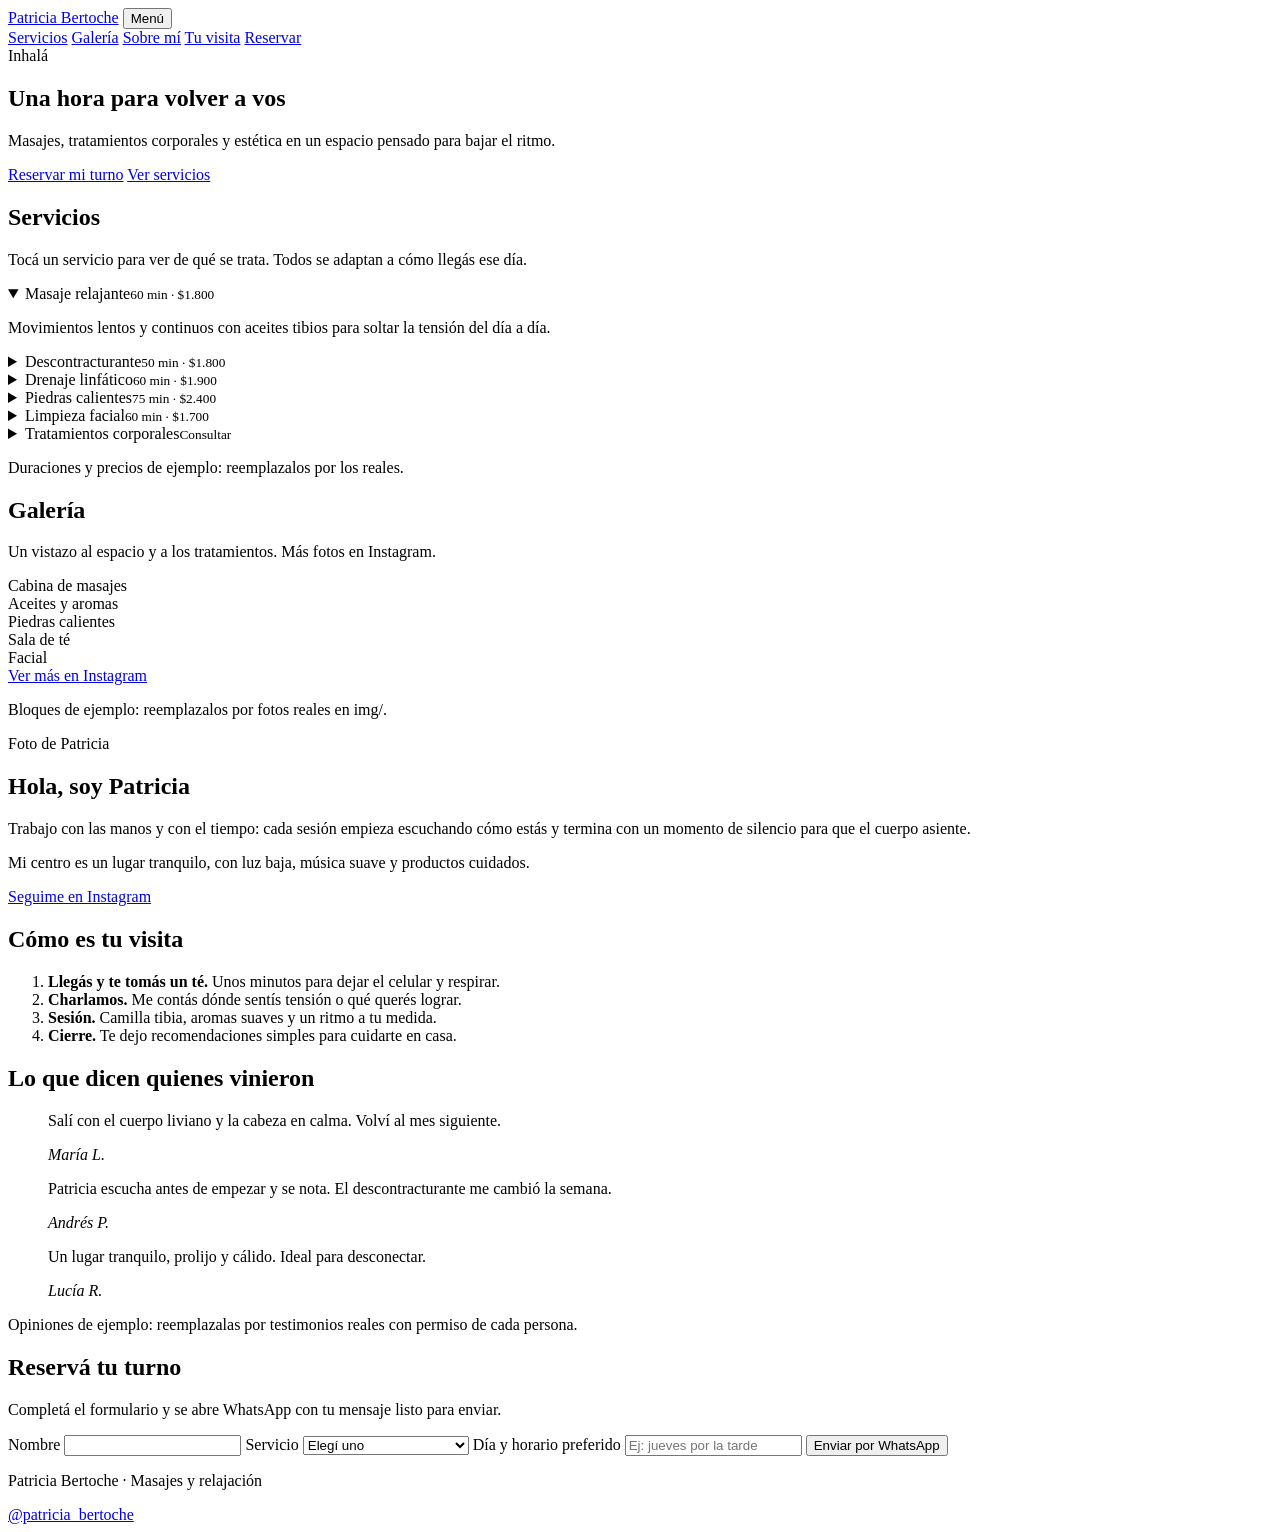
==== index.html @ f79dedef "Add files via upload" ====
<!DOCTYPE html>
<html lang="es">
<head>
<meta charset="UTF-8">
<meta name="viewport" content="width=device-width, initial-scale=1">
<title>Patricia Bertoche | Masajes y relajación</title>
<meta name="description" content="Centro estético de masajes y relajación. Reservá tu momento de calma.">
<link rel="preconnect" href="https://fonts.googleapis.com">
<link rel="preconnect" href="https://fonts.gstatic.com" crossorigin>
<link href="https://fonts.googleapis.com/css2?family=Marcellus&family=Figtree:wght@400;500;600&display=swap" rel="stylesheet">
<link rel="stylesheet" href="css/estilos.css">
</head>
<body>

<header class="cabecera">
  <a href="#inicio" class="marca">Patricia Bertoche</a>
  <button class="menu-boton" aria-label="Abrir menú" aria-expanded="false">Menú</button>
  <nav class="menu" id="menu">
    <a href="#servicios">Servicios</a>
    <a href="#galeria">Galería</a>
    <a href="#sobre-mi">Sobre mí</a>
    <a href="#cuidados">Tu visita</a>
    <a href="#contacto" class="boton-mini">Reservar</a>
  </nav>
</header>

<main>
  <section class="hero" id="inicio">
    <div class="respiro" aria-hidden="true"><span id="respiro-texto">Inhalá</span></div>
    <div class="hero-texto">
      <h1>Una hora para volver a vos</h1>
      <p>Masajes, tratamientos corporales y estética en un espacio pensado para bajar el ritmo.</p>
      <div class="acciones">
        <a href="#contacto" class="boton">Reservar mi turno</a>
        <a href="#servicios" class="enlace">Ver servicios</a>
      </div>
    </div>
  </section>

  <section class="seccion" id="servicios">
    <h2>Servicios</h2>
    <p class="intro">Tocá un servicio para ver de qué se trata. Todos se adaptan a cómo llegás ese día.</p>
    <div class="servicios">
      <details name="servicio" open>
        <summary><span>Masaje relajante</span><small>60 min · $1.800</small></summary>
        <p>Movimientos lentos y continuos con aceites tibios para soltar la tensión del día a día.</p>
      </details>
      <details name="servicio">
        <summary><span>Descontracturante</span><small>50 min · $1.800</small></summary>
        <p>Trabajo profundo en cuello, espalda y hombros, para zonas cargadas por postura o estrés.</p>
      </details>
      <details name="servicio">
        <summary><span>Drenaje linfático</span><small>60 min · $1.900</small></summary>
        <p>Técnica suave que ayuda a reducir la retención de líquidos y la sensación de pesadez.</p>
      </details>
      <details name="servicio">
        <summary><span>Piedras calientes</span><small>75 min · $2.400</small></summary>
        <p>Calor mineral sobre puntos clave del cuerpo para una relajación muscular más profunda.</p>
      </details>
      <details name="servicio">
        <summary><span>Limpieza facial</span><small>60 min · $1.700</small></summary>
        <p>Limpieza, exfoliación e hidratación según tu tipo de piel, con masaje facial incluido.</p>
      </details>
      <details name="servicio">
        <summary><span>Tratamientos corporales</span><small>Consultar</small></summary>
        <p>Exfoliaciones e hidratación corporal para renovar la piel. Escribinos y armamos el plan.</p>
      </details>
    </div>
    <p class="nota">Duraciones y precios de ejemplo: reemplazalos por los reales.</p>
  </section>

  <section class="seccion" id="galeria">
    <h2>Galería</h2>
    <p class="intro">Un vistazo al espacio y a los tratamientos. Más fotos en Instagram.</p>
    <div class="galeria">
      <div class="foto f1"><span>Cabina de masajes</span></div>
      <div class="foto f2"><span>Aceites y aromas</span></div>
      <div class="foto f3"><span>Piedras calientes</span></div>
      <div class="foto f4"><span>Sala de té</span></div>
      <div class="foto f5"><span>Facial</span></div>
    </div>
    <a class="boton" href="https://www.instagram.com/patricia_bertoche/" target="_blank" rel="noopener">Ver más en Instagram</a>
    <p class="nota">Bloques de ejemplo: reemplazalos por fotos reales en img/.</p>
  </section>

  <section class="seccion oscura" id="sobre-mi">
    <div class="dos-col">
      <div class="retrato" role="img" aria-label="Espacio para foto de Patricia"><span>Foto de Patricia</span></div>
      <div>
        <h2>Hola, soy Patricia</h2>
        <p>Trabajo con las manos y con el tiempo: cada sesión empieza escuchando cómo estás y termina con un momento de silencio para que el cuerpo asiente.</p>
        <p>Mi centro es un lugar tranquilo, con luz baja, música suave y productos cuidados.</p>
        <a class="boton claro" href="https://www.instagram.com/patricia_bertoche/" target="_blank" rel="noopener">Seguime en Instagram</a>
      </div>
    </div>
  </section>

  <section class="seccion" id="cuidados">
    <h2>Cómo es tu visita</h2>
    <ol class="pasos">
      <li><strong>Llegás y te tomás un té.</strong> Unos minutos para dejar el celular y respirar.</li>
      <li><strong>Charlamos.</strong> Me contás dónde sentís tensión o qué querés lograr.</li>
      <li><strong>Sesión.</strong> Camilla tibia, aromas suaves y un ritmo a tu medida.</li>
      <li><strong>Cierre.</strong> Te dejo recomendaciones simples para cuidarte en casa.</li>
    </ol>
  </section>

  <section class="seccion" id="opiniones">
    <h2>Lo que dicen quienes vinieron</h2>
    <div class="opiniones">
      <blockquote><p>Salí con el cuerpo liviano y la cabeza en calma. Volví al mes siguiente.</p><cite>María L.</cite></blockquote>
      <blockquote><p>Patricia escucha antes de empezar y se nota. El descontracturante me cambió la semana.</p><cite>Andrés P.</cite></blockquote>
      <blockquote><p>Un lugar tranquilo, prolijo y cálido. Ideal para desconectar.</p><cite>Lucía R.</cite></blockquote>
    </div>
    <p class="nota">Opiniones de ejemplo: reemplazalas por testimonios reales con permiso de cada persona.</p>
  </section>

  <section class="seccion" id="contacto">
    <h2>Reservá tu turno</h2>
    <p class="intro">Completá el formulario y se abre WhatsApp con tu mensaje listo para enviar.</p>
    <form id="formulario" class="formulario" novalidate>
      <label>Nombre
        <input type="text" name="nombre" autocomplete="name" required>
      </label>
      <label>Servicio
        <select name="servicio" required>
          <option value="">Elegí uno</option>
          <option>Masaje relajante</option>
          <option>Descontracturante</option>
          <option>Drenaje linfático</option>
          <option>Piedras calientes</option>
          <option>Limpieza facial</option>
          <option>Tratamientos corporales</option>
        </select>
      </label>
      <label>Día y horario preferido
        <input type="text" name="horario" placeholder="Ej: jueves por la tarde">
      </label>
      <p class="error" id="error" role="alert" hidden>Completá tu nombre y elegí un servicio para continuar.</p>
      <button type="submit" class="boton">Enviar por WhatsApp</button>
    </form>
  </section>
</main>

<footer class="pie">
  <p>Patricia Bertoche · Masajes y relajación</p>
  <a href="https://www.instagram.com/patricia_bertoche/" target="_blank" rel="noopener">@patricia_bertoche</a>
</footer>

<script src="js/principal.js"></script>
</body>
</html>
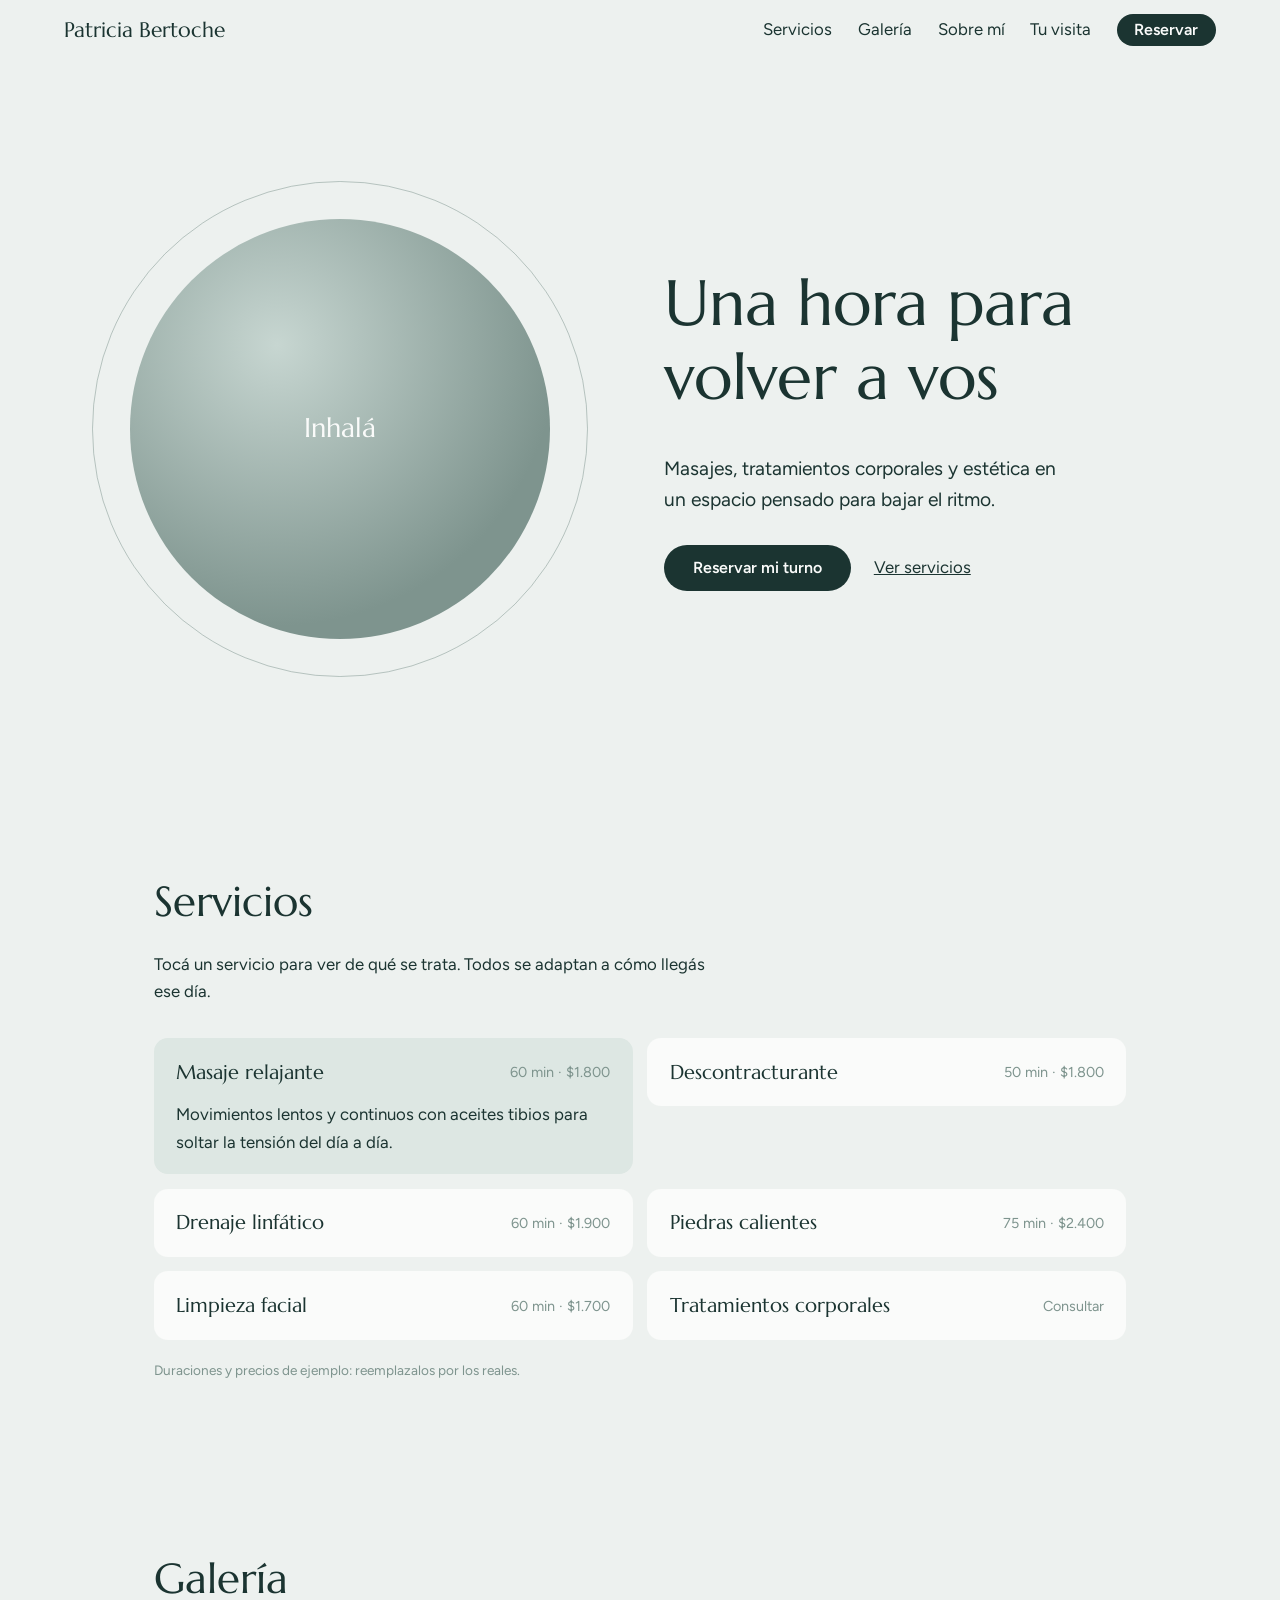
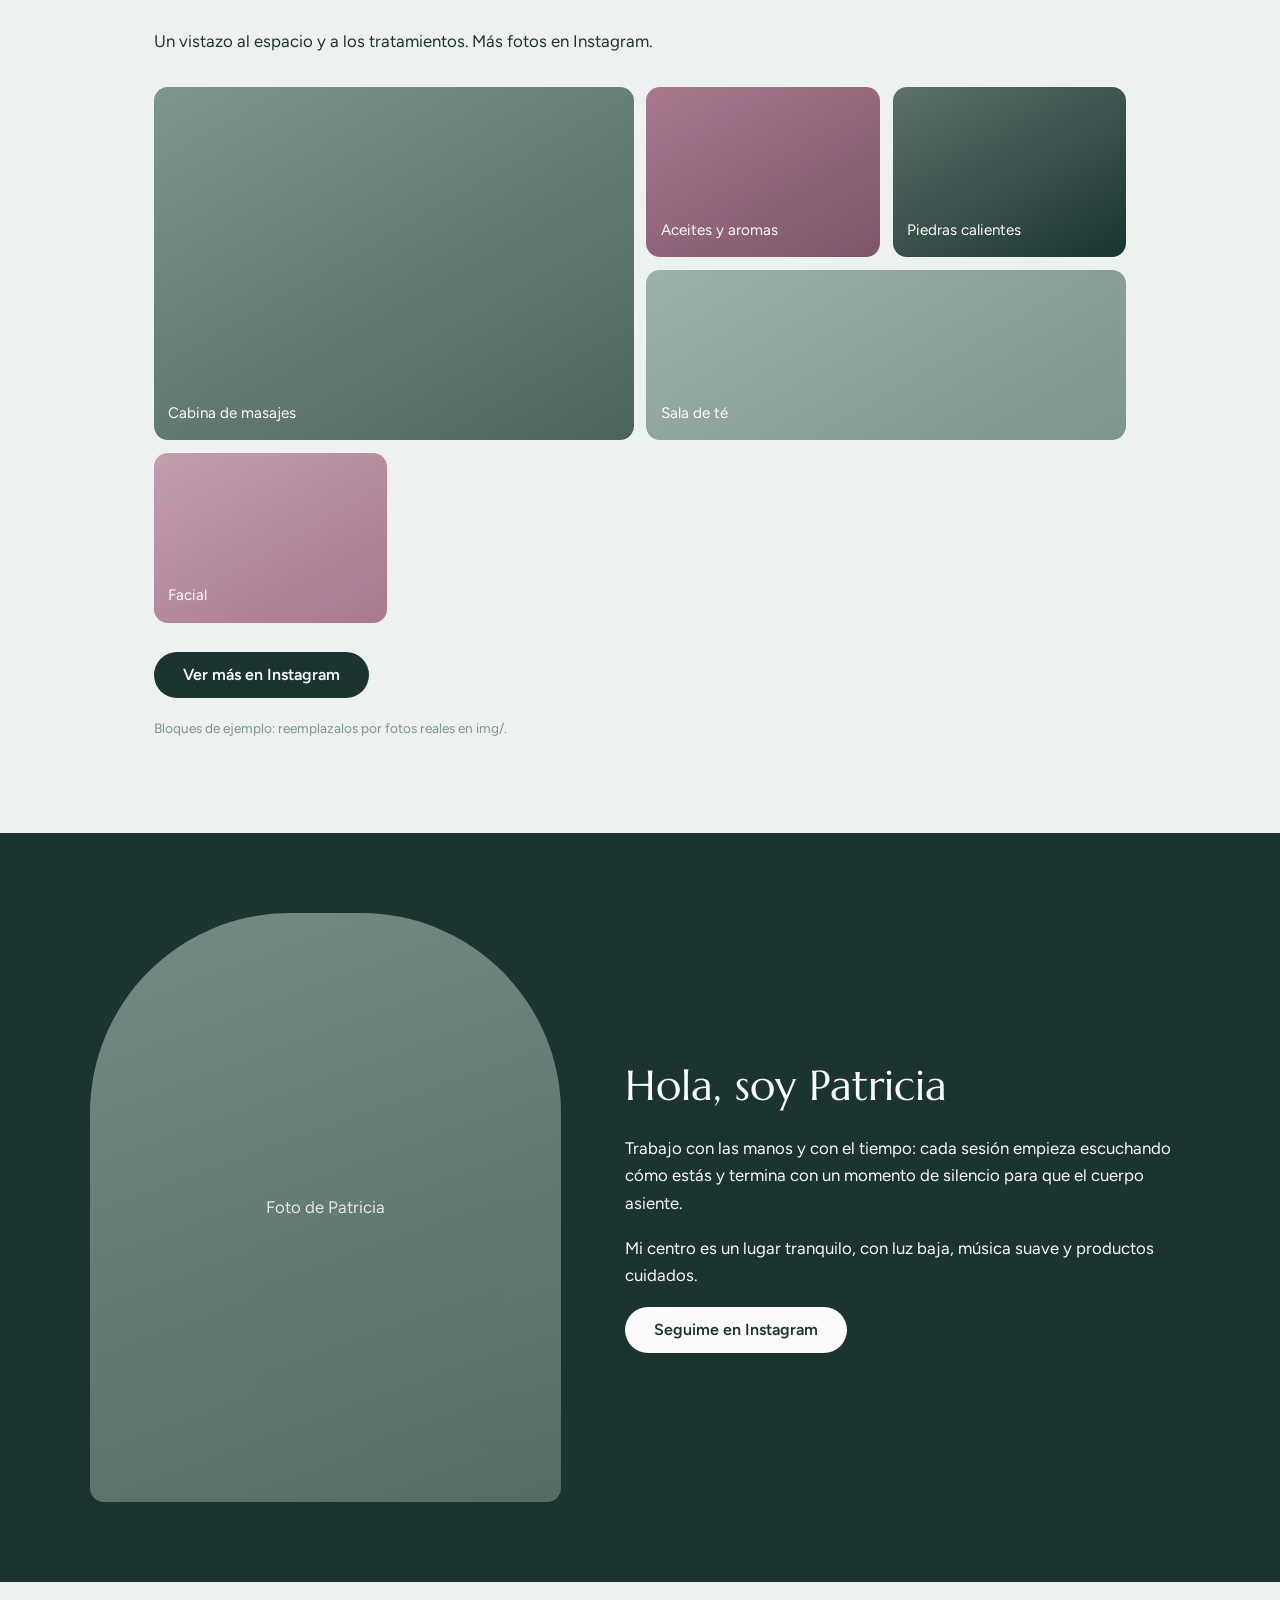
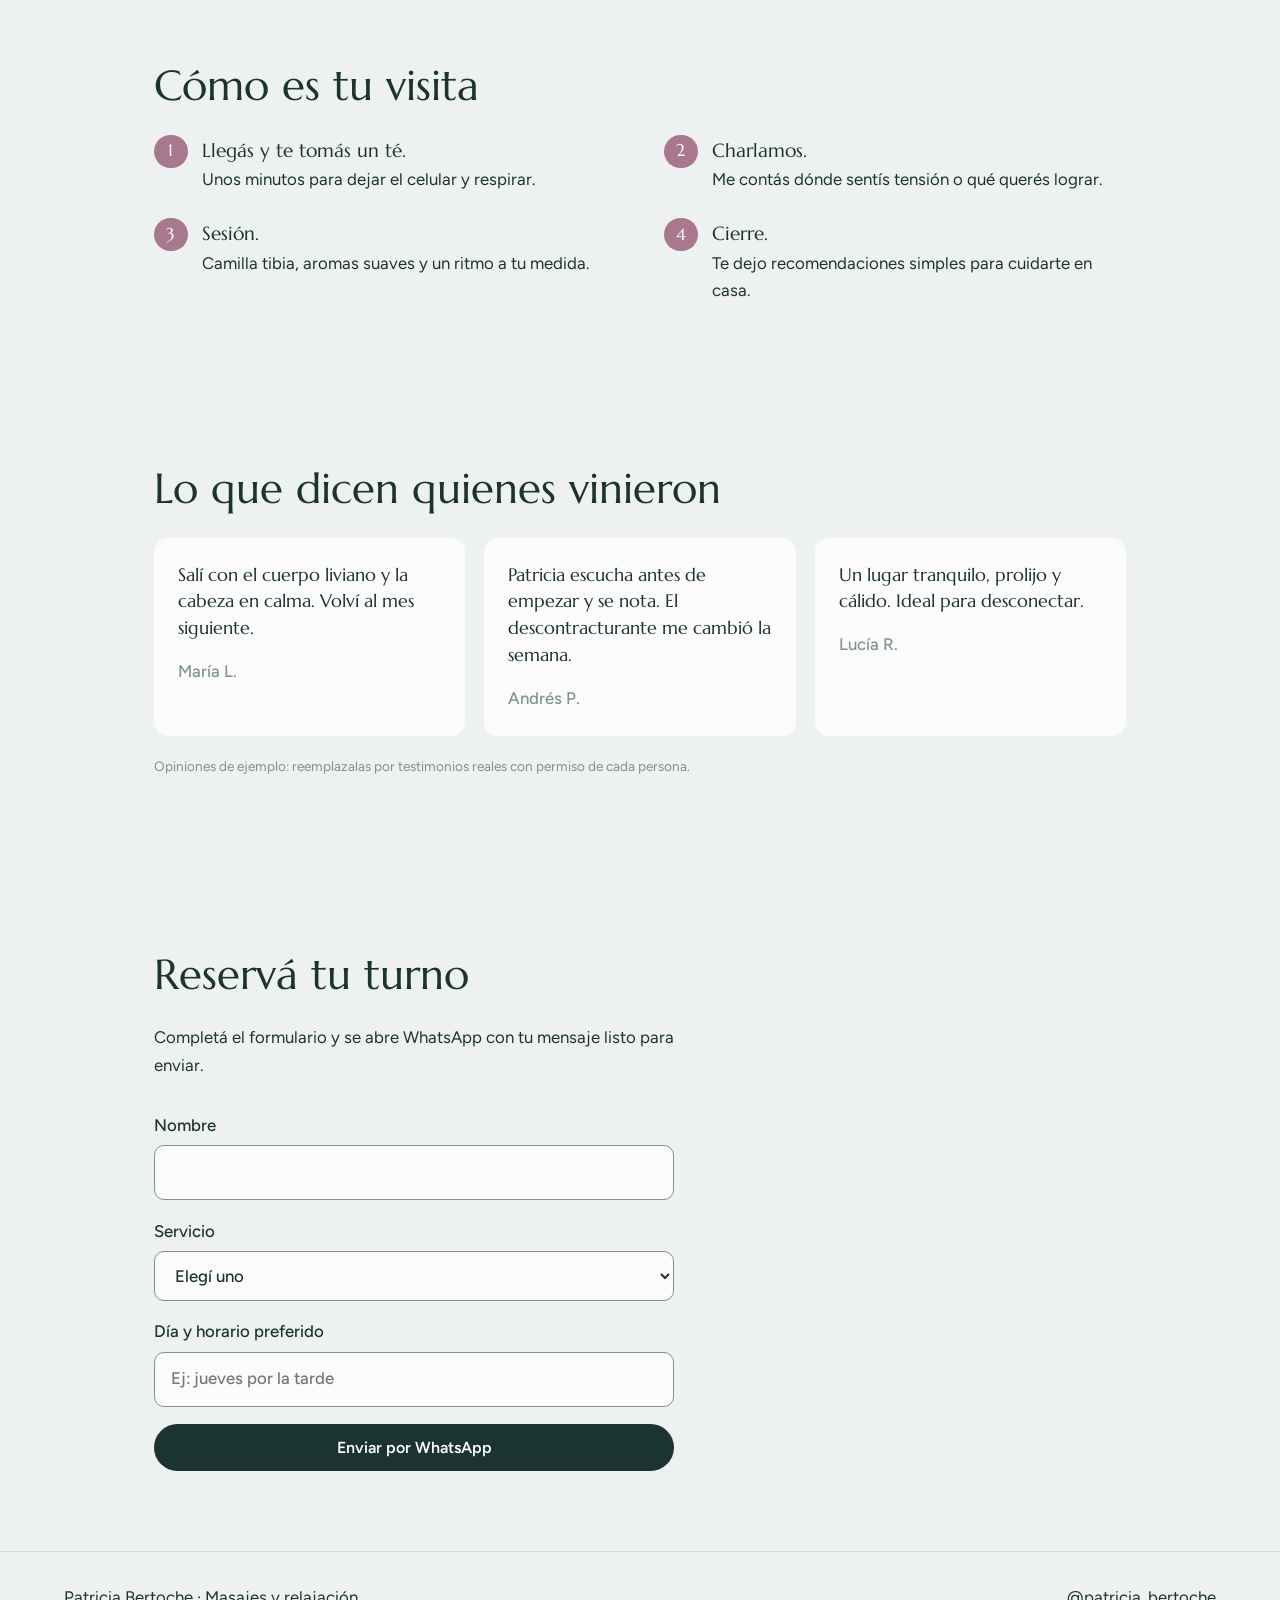
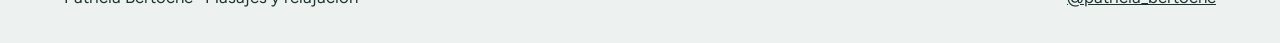
==== commit c24dc5e9: "45678" ====
--- a/index.html
+++ b/index.html
@@ -3,7 +3,7 @@
 <head>
 <meta charset="UTF-8">
 <meta name="viewport" content="width=device-width, initial-scale=1">
-<title>Patricia Bertoche | Masajes y relajación</title>
+<title>Masajes y relajación</title>
 <meta name="description" content="Centro estético de masajes y relajación. Reservá tu momento de calma.">
 <link rel="preconnect" href="https://fonts.googleapis.com">
 <link rel="preconnect" href="https://fonts.gstatic.com" crossorigin>
@@ -13,7 +13,7 @@
 <body>
 
 <header class="cabecera">
-  <a href="#inicio" class="marca">Patricia Bertoche</a>
+  <a href="#inicio" class="marca" data-texto="negocio.nombre"></a>
   <button class="menu-boton" aria-label="Abrir menú" aria-expanded="false">Menú</button>
   <nav class="menu" id="menu">
     <a href="#servicios">Servicios</a>
@@ -26,127 +26,79 @@
 
 <main>
   <section class="hero" id="inicio">
-    <div class="respiro" aria-hidden="true"><span id="respiro-texto">Inhalá</span></div>
+    <div class="respiro" aria-hidden="true"><span id="respiro-texto"></span></div>
     <div class="hero-texto">
-      <h1>Una hora para volver a vos</h1>
-      <p>Masajes, tratamientos corporales y estética en un espacio pensado para bajar el ritmo.</p>
+      <h1 data-texto="inicio.titulo"></h1>
+      <p data-texto="inicio.texto"></p>
       <div class="acciones">
-        <a href="#contacto" class="boton">Reservar mi turno</a>
-        <a href="#servicios" class="enlace">Ver servicios</a>
+        <a href="#contacto" class="boton" data-texto="inicio.botonReserva"></a>
+        <a href="#servicios" class="enlace" data-texto="inicio.botonServicios"></a>
       </div>
     </div>
   </section>
 
   <section class="seccion" id="servicios">
-    <h2>Servicios</h2>
-    <p class="intro">Tocá un servicio para ver de qué se trata. Todos se adaptan a cómo llegás ese día.</p>
-    <div class="servicios">
-      <details name="servicio" open>
-        <summary><span>Masaje relajante</span><small>60 min · $1.800</small></summary>
-        <p>Movimientos lentos y continuos con aceites tibios para soltar la tensión del día a día.</p>
-      </details>
-      <details name="servicio">
-        <summary><span>Descontracturante</span><small>50 min · $1.800</small></summary>
-        <p>Trabajo profundo en cuello, espalda y hombros, para zonas cargadas por postura o estrés.</p>
-      </details>
-      <details name="servicio">
-        <summary><span>Drenaje linfático</span><small>60 min · $1.900</small></summary>
-        <p>Técnica suave que ayuda a reducir la retención de líquidos y la sensación de pesadez.</p>
-      </details>
-      <details name="servicio">
-        <summary><span>Piedras calientes</span><small>75 min · $2.400</small></summary>
-        <p>Calor mineral sobre puntos clave del cuerpo para una relajación muscular más profunda.</p>
-      </details>
-      <details name="servicio">
-        <summary><span>Limpieza facial</span><small>60 min · $1.700</small></summary>
-        <p>Limpieza, exfoliación e hidratación según tu tipo de piel, con masaje facial incluido.</p>
-      </details>
-      <details name="servicio">
-        <summary><span>Tratamientos corporales</span><small>Consultar</small></summary>
-        <p>Exfoliaciones e hidratación corporal para renovar la piel. Escribinos y armamos el plan.</p>
-      </details>
-    </div>
-    <p class="nota">Duraciones y precios de ejemplo: reemplazalos por los reales.</p>
+    <h2 data-texto="servicios.titulo"></h2>
+    <p class="intro" data-texto="servicios.intro"></p>
+    <div class="servicios" id="lista-servicios"></div>
+    <p class="nota" data-texto="servicios.nota"></p>
   </section>
 
   <section class="seccion" id="galeria">
-    <h2>Galería</h2>
-    <p class="intro">Un vistazo al espacio y a los tratamientos. Más fotos en Instagram.</p>
-    <div class="galeria">
-      <div class="foto f1"><span>Cabina de masajes</span></div>
-      <div class="foto f2"><span>Aceites y aromas</span></div>
-      <div class="foto f3"><span>Piedras calientes</span></div>
-      <div class="foto f4"><span>Sala de té</span></div>
-      <div class="foto f5"><span>Facial</span></div>
-    </div>
-    <a class="boton" href="https://www.instagram.com/patricia_bertoche/" target="_blank" rel="noopener">Ver más en Instagram</a>
-    <p class="nota">Bloques de ejemplo: reemplazalos por fotos reales en img/.</p>
+    <h2 data-texto="galeria.titulo"></h2>
+    <p class="intro" data-texto="galeria.intro"></p>
+    <div class="galeria" id="lista-galeria"></div>
+    <a class="boton" target="_blank" rel="noopener" data-enlace="contacto.instagram" data-texto="galeria.boton"></a>
+    <p class="nota" data-texto="galeria.nota"></p>
   </section>
 
   <section class="seccion oscura" id="sobre-mi">
     <div class="dos-col">
-      <div class="retrato" role="img" aria-label="Espacio para foto de Patricia"><span>Foto de Patricia</span></div>
+      <div class="retrato" role="img"><span data-texto="sobreMi.textoFoto"></span></div>
       <div>
-        <h2>Hola, soy Patricia</h2>
-        <p>Trabajo con las manos y con el tiempo: cada sesión empieza escuchando cómo estás y termina con un momento de silencio para que el cuerpo asiente.</p>
-        <p>Mi centro es un lugar tranquilo, con luz baja, música suave y productos cuidados.</p>
-        <a class="boton claro" href="https://www.instagram.com/patricia_bertoche/" target="_blank" rel="noopener">Seguime en Instagram</a>
+        <h2 data-texto="sobreMi.titulo"></h2>
+        <div id="parrafos-sobre-mi"></div>
+        <a class="boton claro" target="_blank" rel="noopener" data-enlace="contacto.instagram" data-texto="sobreMi.botonInstagram"></a>
       </div>
     </div>
   </section>
 
   <section class="seccion" id="cuidados">
-    <h2>Cómo es tu visita</h2>
-    <ol class="pasos">
-      <li><strong>Llegás y te tomás un té.</strong> Unos minutos para dejar el celular y respirar.</li>
-      <li><strong>Charlamos.</strong> Me contás dónde sentís tensión o qué querés lograr.</li>
-      <li><strong>Sesión.</strong> Camilla tibia, aromas suaves y un ritmo a tu medida.</li>
-      <li><strong>Cierre.</strong> Te dejo recomendaciones simples para cuidarte en casa.</li>
-    </ol>
+    <h2 data-texto="visita.titulo"></h2>
+    <ol class="pasos" id="lista-pasos"></ol>
   </section>
 
   <section class="seccion" id="opiniones">
-    <h2>Lo que dicen quienes vinieron</h2>
-    <div class="opiniones">
-      <blockquote><p>Salí con el cuerpo liviano y la cabeza en calma. Volví al mes siguiente.</p><cite>María L.</cite></blockquote>
-      <blockquote><p>Patricia escucha antes de empezar y se nota. El descontracturante me cambió la semana.</p><cite>Andrés P.</cite></blockquote>
-      <blockquote><p>Un lugar tranquilo, prolijo y cálido. Ideal para desconectar.</p><cite>Lucía R.</cite></blockquote>
-    </div>
-    <p class="nota">Opiniones de ejemplo: reemplazalas por testimonios reales con permiso de cada persona.</p>
+    <h2 data-texto="opiniones.titulo"></h2>
+    <div class="opiniones" id="lista-opiniones"></div>
+    <p class="nota" data-texto="opiniones.nota"></p>
   </section>
 
   <section class="seccion" id="contacto">
-    <h2>Reservá tu turno</h2>
-    <p class="intro">Completá el formulario y se abre WhatsApp con tu mensaje listo para enviar.</p>
+    <h2 data-texto="reserva.titulo"></h2>
+    <p class="intro" data-texto="reserva.intro"></p>
     <form id="formulario" class="formulario" novalidate>
-      <label>Nombre
+      <label><span data-texto="reserva.etiquetaNombre"></span>
         <input type="text" name="nombre" autocomplete="name" required>
       </label>
-      <label>Servicio
-        <select name="servicio" required>
-          <option value="">Elegí uno</option>
-          <option>Masaje relajante</option>
-          <option>Descontracturante</option>
-          <option>Drenaje linfático</option>
-          <option>Piedras calientes</option>
-          <option>Limpieza facial</option>
-          <option>Tratamientos corporales</option>
-        </select>
+      <label><span data-texto="reserva.etiquetaServicio"></span>
+        <select name="servicio" id="campo-servicio" required></select>
       </label>
-      <label>Día y horario preferido
-        <input type="text" name="horario" placeholder="Ej: jueves por la tarde">
+      <label><span data-texto="reserva.etiquetaHorario"></span>
+        <input type="text" name="horario" id="campo-horario">
       </label>
-      <p class="error" id="error" role="alert" hidden>Completá tu nombre y elegí un servicio para continuar.</p>
-      <button type="submit" class="boton">Enviar por WhatsApp</button>
+      <p class="error" id="error" role="alert" hidden></p>
+      <button type="submit" class="boton" data-texto="reserva.boton"></button>
     </form>
   </section>
 </main>
 
 <footer class="pie">
-  <p>Patricia Bertoche · Masajes y relajación</p>
-  <a href="https://www.instagram.com/patricia_bertoche/" target="_blank" rel="noopener">@patricia_bertoche</a>
+  <p data-texto="negocio.pie"></p>
+  <a target="_blank" rel="noopener" data-enlace="contacto.instagram" data-texto="contacto.usuarioInstagram"></a>
 </footer>
 
+<script src="js/configuracion.js"></script>
 <script src="js/principal.js"></script>
 </body>
 </html>
--- a/css/estilos.css
+++ b/css/estilos.css
@@ -0,0 +1,115 @@
+:root{
+  --niebla:#EDF1EF;
+  --pizarra:#1B3431;
+  --salvia:#7E948E;
+  --malva:#A9788F;
+  --blanco:#FAFBFA;
+  --radio:14px;
+  --titulo:"Marcellus",Georgia,serif;
+  --texto:"Figtree",system-ui,sans-serif;
+}
+:root{box-sizing:border-box;padding-top:env(safe-area-inset-top,0)}
+*,*::before,*::after{box-sizing:inherit}
+html{scroll-behavior:smooth;scroll-padding-top:70px}
+body{margin:0;font:400 1.05rem/1.65 var(--texto);color:var(--pizarra);background:var(--niebla)}
+h1,h2{font-family:var(--titulo);font-weight:400;line-height:1.15;margin:0 0 .6em}
+h1{font-size:clamp(2.3rem,6vw,4rem)}
+h2{font-size:clamp(1.8rem,4vw,2.6rem)}
+a{color:inherit}
+:focus-visible{outline:3px solid var(--malva);outline-offset:3px}
+
+/* Cabecera */
+.cabecera{position:sticky;top:0;z-index:10;display:flex;justify-content:space-between;align-items:center;padding:.8rem 5vw;background:rgba(237,241,239,.92);backdrop-filter:blur(8px)}
+.marca{font-family:var(--titulo);font-size:1.3rem;text-decoration:none}
+.menu{display:flex;gap:1.6rem;align-items:center}
+.menu a{text-decoration:none}
+.menu a:hover{color:var(--malva)}
+.menu-boton{display:none;background:none;border:1px solid var(--pizarra);border-radius:99px;padding:.35rem 1rem;font:inherit;color:inherit;cursor:pointer}
+
+/* Botones */
+.boton,.boton-mini{display:inline-block;background:var(--pizarra);color:var(--blanco)!important;border:0;border-radius:99px;padding:.85rem 1.8rem;font:600 1rem var(--texto);text-decoration:none;cursor:pointer;transition:background .2s}
+.boton:hover,.boton-mini:hover{background:var(--malva)}
+.boton-mini{padding:.4rem 1.1rem}
+.boton.claro{background:var(--blanco);color:var(--pizarra)!important}
+.boton.claro:hover{background:var(--malva);color:var(--blanco)!important}
+.enlace{margin-left:1.2rem}
+
+/* Hero: círculo que respira */
+.hero{display:grid;grid-template-columns:1fr 1fr;align-items:center;gap:3rem;min-height:82vh;padding:3rem 5vw}
+.respiro{position:relative;justify-self:center;width:min(70vw,420px);aspect-ratio:1;border-radius:50%;
+  background:radial-gradient(circle at 35% 30%,#c7d6d1,var(--salvia) 70%);
+  display:grid;place-items:center;animation:respirar 10s ease-in-out infinite}
+.respiro::after{content:"";position:absolute;inset:-9%;border-radius:50%;border:1px solid var(--salvia);opacity:.5}
+.respiro span{font-family:var(--titulo);font-size:1.7rem;color:var(--blanco)}
+@keyframes respirar{0%,100%{transform:scale(.78)}50%{transform:scale(1)}}
+.hero-texto p{max-width:34ch;font-size:1.2rem}
+.acciones{margin-top:1.8rem}
+
+/* Secciones */
+.seccion{padding:5rem 5vw;max-width:1100px;margin:0 auto}
+.intro{max-width:52ch;margin-bottom:2rem}
+.nota{font-size:.85rem;color:var(--salvia);margin-top:1.2rem}
+
+/* Servicios */
+.servicios{display:grid;grid-template-columns:1fr 1fr;gap:.9rem;align-items:start}
+details{background:var(--blanco);border-radius:var(--radio);padding:1.1rem 1.4rem;transition:background .25s}
+details[open]{background:#DDE7E3}
+summary{display:flex;justify-content:space-between;gap:1rem;font-family:var(--titulo);font-size:1.25rem;cursor:pointer;list-style:none}
+summary::-webkit-details-marker{display:none}
+summary small{font:400 .9rem var(--texto);color:var(--salvia);align-self:center}
+details p{margin:.8rem 0 0}
+
+/* Sobre mí */
+.oscura{max-width:none;background:var(--pizarra);color:var(--blanco)}
+.dos-col{display:grid;grid-template-columns:1fr 1.2fr;gap:4rem;align-items:center;max-width:1100px;margin:0 auto}
+.retrato{aspect-ratio:4/5;border-radius:200px 200px var(--radio) var(--radio);background:linear-gradient(160deg,var(--salvia),#5d716b);display:grid;place-items:center;color:var(--blanco);opacity:.9}
+
+/* Pasos */
+.pasos{list-style:none;padding:0;margin:0;display:grid;grid-template-columns:repeat(2,1fr);gap:1.5rem 3rem;counter-reset:paso}
+.pasos li{counter-increment:paso;padding-left:3rem;position:relative}
+.pasos li::before{content:counter(paso);position:absolute;left:0;top:0;width:2.1rem;height:2.1rem;border-radius:50%;background:var(--malva);color:var(--blanco);display:grid;place-items:center;font-family:var(--titulo)}
+.pasos strong{display:block;font-family:var(--titulo);font-weight:400;font-size:1.2rem}
+
+/* Formulario */
+.formulario{display:grid;gap:1.1rem;max-width:520px}
+label{display:grid;gap:.35rem;font-weight:500}
+input,select{font:inherit;padding:.8rem 1rem;border:1px solid var(--salvia);border-radius:10px;background:var(--blanco);color:var(--pizarra)}
+.error{color:#9b2c4a;margin:0}
+
+.pie{display:flex;justify-content:space-between;flex-wrap:wrap;gap:.5rem;padding:2rem 5vw calc(2rem + env(safe-area-inset-bottom,0));border-top:1px solid #cfdad6}
+.pie p{margin:0}
+
+/* Móvil */
+@media (max-width:800px){
+  .hero,.dos-col,.servicios,.pasos{grid-template-columns:1fr}
+  .hero{min-height:auto;padding-top:2rem}
+  .menu-boton{display:block}
+  .menu{display:none;position:absolute;top:100%;left:0;right:0;flex-direction:column;align-items:flex-start;gap:1rem;padding:1.2rem 5vw;background:var(--niebla)}
+  .menu.abierto{display:flex}
+  .retrato{max-width:280px}
+}
+@media (prefers-reduced-motion:reduce){
+  .respiro{animation:none}
+  html{scroll-behavior:auto}
+}
+
+/* Galería */
+.galeria{display:grid;grid-template-columns:repeat(4,1fr);grid-auto-rows:170px;gap:.8rem;margin-bottom:1.8rem}
+.foto{border-radius:var(--radio);display:flex;align-items:flex-end;padding:.9rem;color:var(--blanco);font-size:.95rem}
+.f1{grid-column:span 2;grid-row:span 2;background:linear-gradient(150deg,var(--salvia),#4d635d)}
+.f2{background:linear-gradient(150deg,var(--malva),#7d5569)}
+.f3{background:linear-gradient(150deg,#5d716b,var(--pizarra))}
+.f4{grid-column:span 2;background:linear-gradient(150deg,#9db1ab,var(--salvia))}
+.f5{background:linear-gradient(150deg,#c39db0,var(--malva))}
+
+/* Opiniones */
+.opiniones{display:grid;grid-template-columns:repeat(3,1fr);gap:1.2rem}
+blockquote{margin:0;background:var(--blanco);border-radius:var(--radio);padding:1.5rem}
+blockquote p{margin:0 0 1rem;font-family:var(--titulo);font-size:1.15rem;line-height:1.45}
+cite{font-style:normal;color:var(--salvia);font-weight:500}
+@media (max-width:800px){
+  .galeria{grid-template-columns:1fr 1fr;grid-auto-rows:130px}
+  .f1,.f4{grid-column:span 2}
+  .f1{grid-row:span 1}
+  .opiniones{grid-template-columns:1fr}
+}
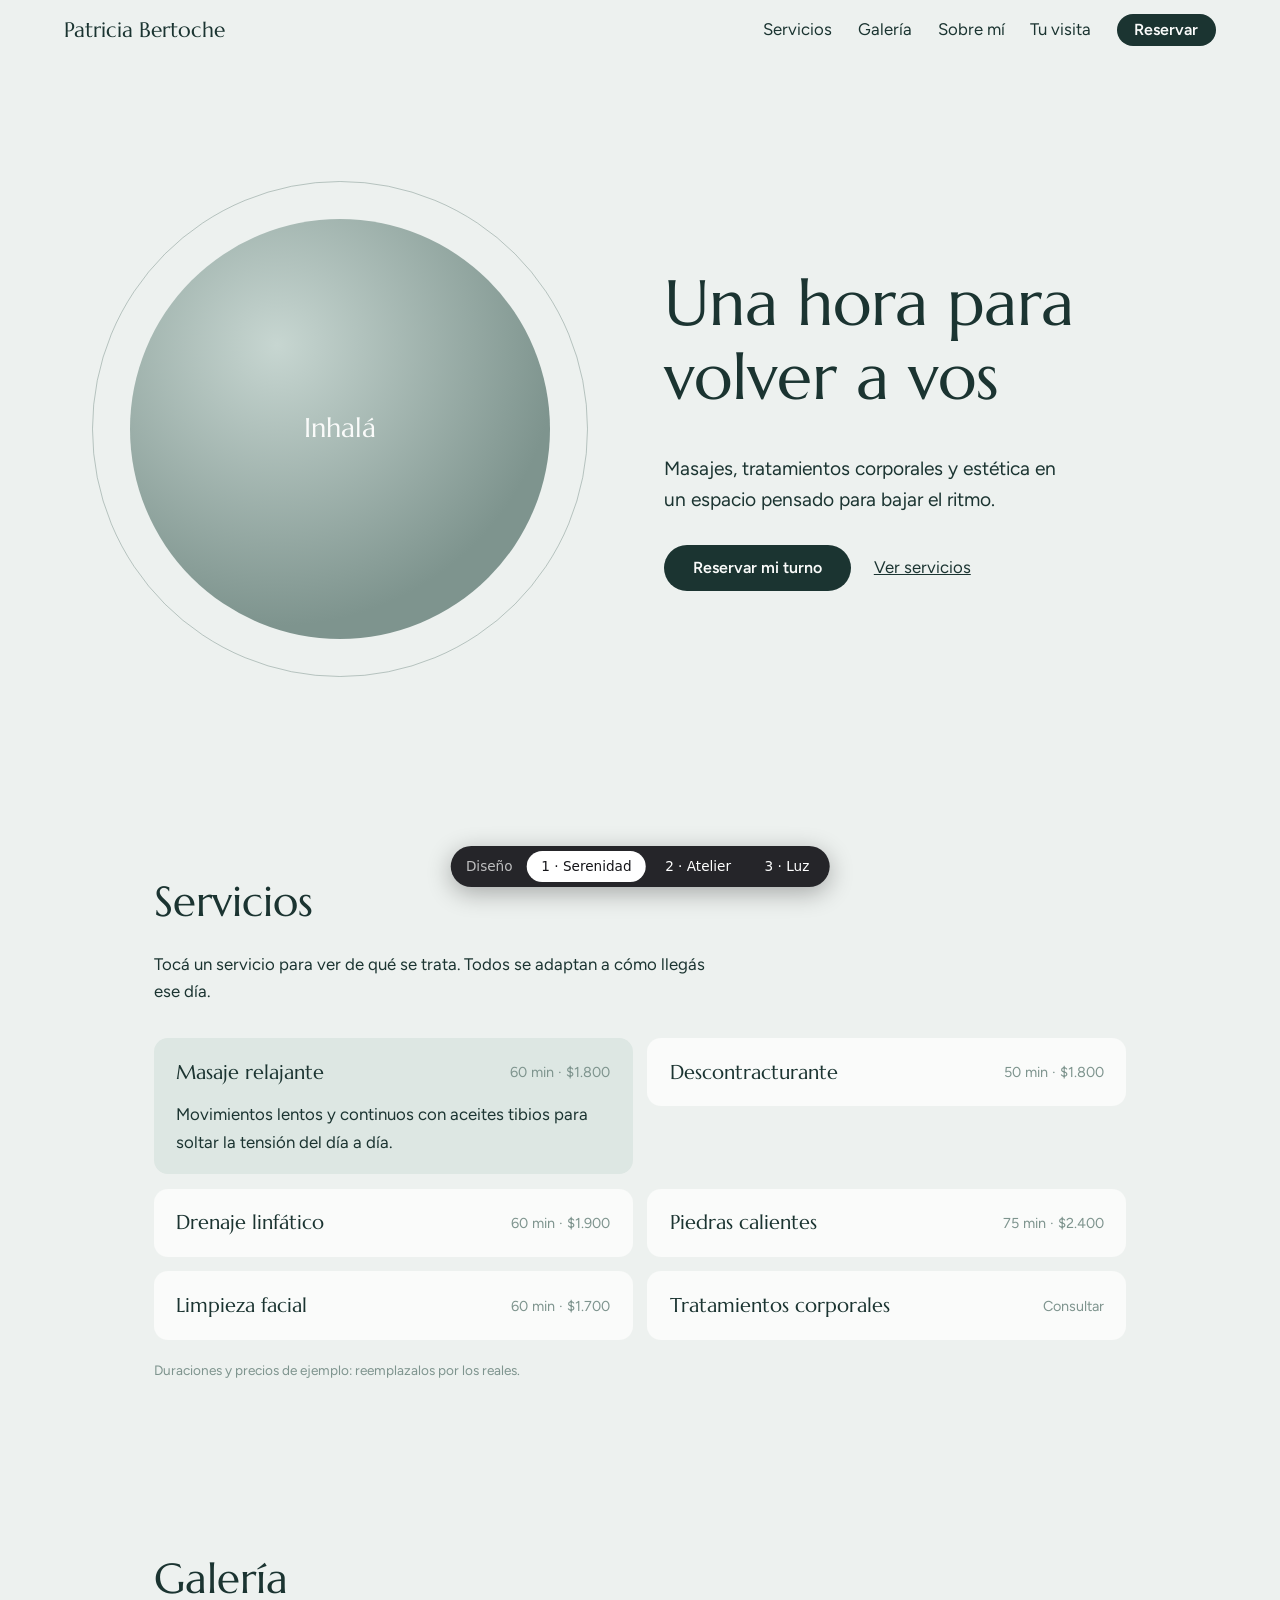
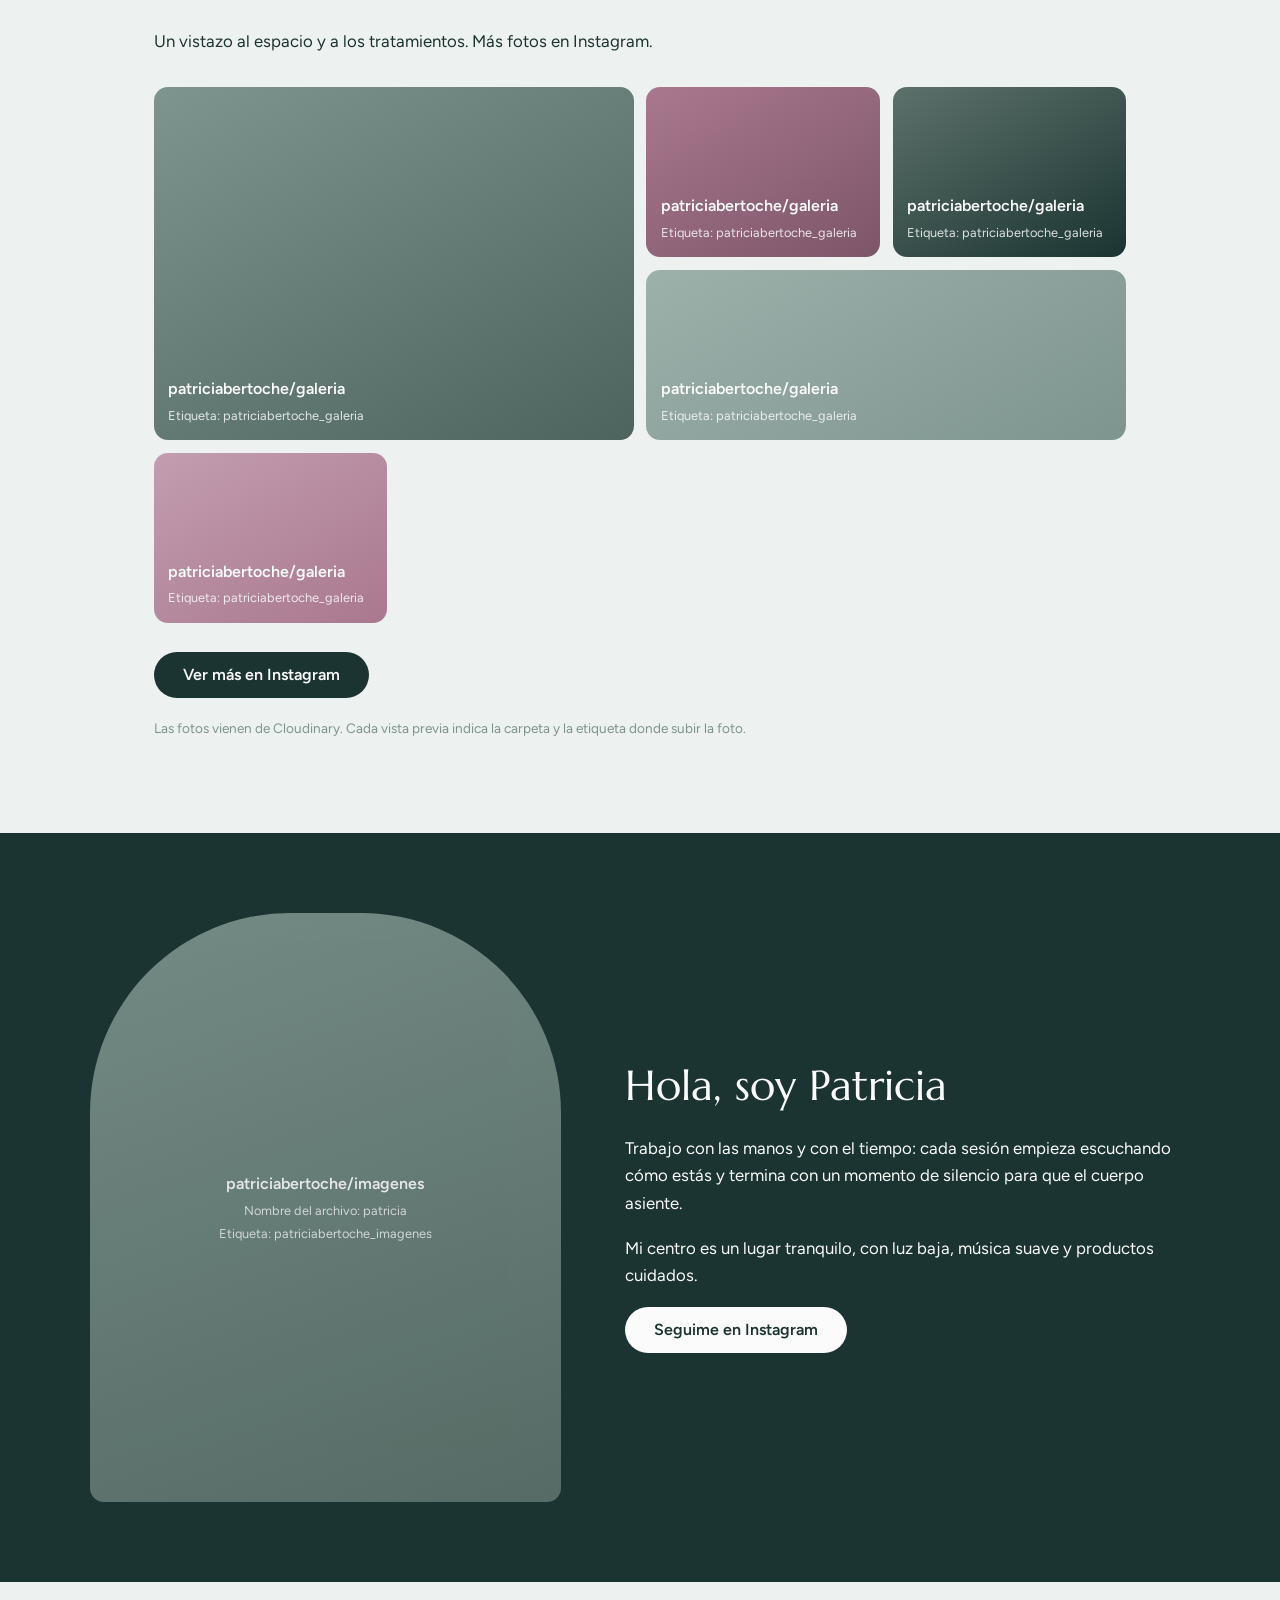
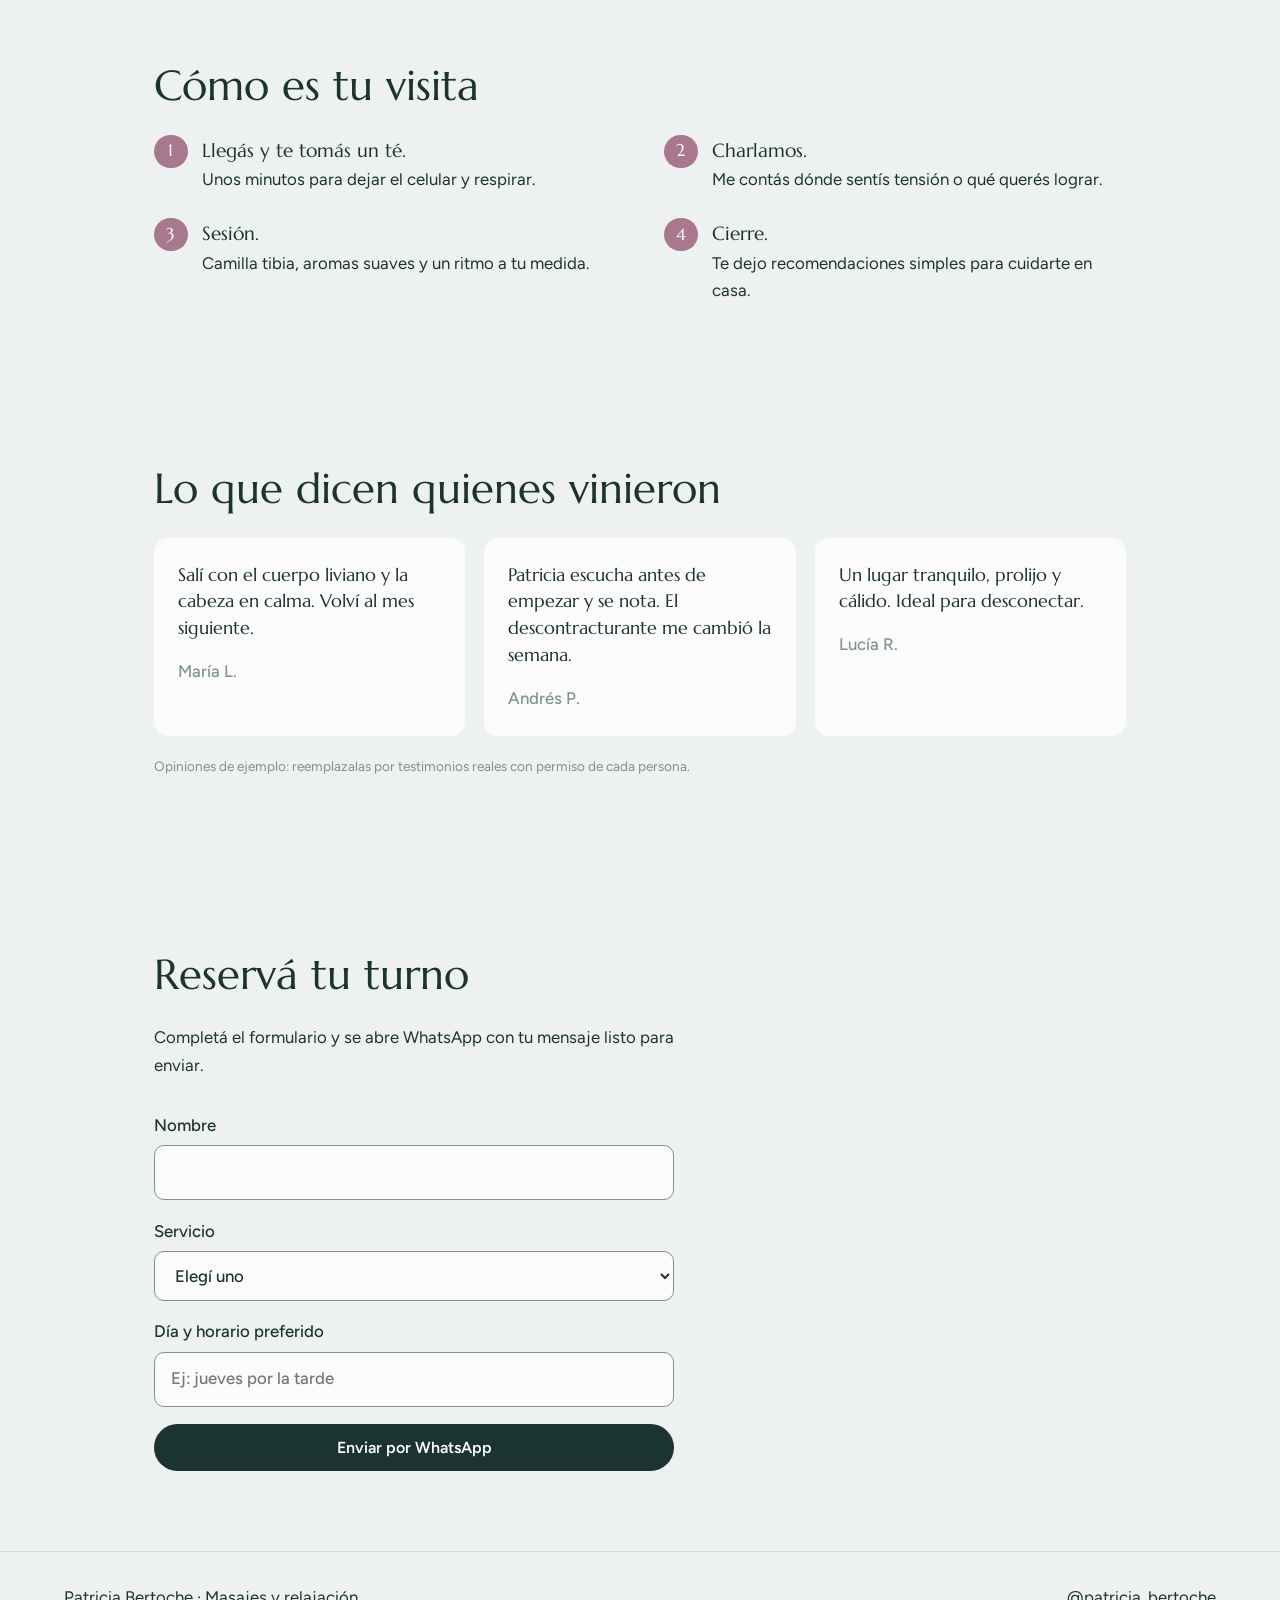
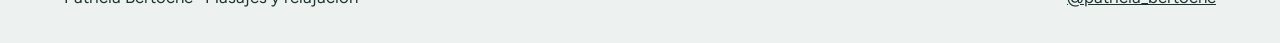
==== commit 61e67f5a: "1234" ====
--- a/index.html
+++ b/index.html
@@ -100,5 +100,6 @@
 
 <script src="js/configuracion.js"></script>
 <script src="js/principal.js"></script>
+<script src="js/selector.js"></script>
 </body>
 </html>
--- a/css/estilos.css
+++ b/css/estilos.css
@@ -113,3 +113,17 @@
   .f1{grid-row:span 1}
   .opiniones{grid-template-columns:1fr}
 }
+
+/* Fotos reales (Cloudinary) */
+.foto,.retrato{position:relative;overflow:hidden}
+.con-imagen img{position:absolute;inset:0;width:100%;height:100%;object-fit:cover}
+.foto.con-imagen{background:var(--salvia)}
+.foto.con-imagen span{position:relative;z-index:1;text-shadow:0 1px 6px rgba(0,0,0,.55)}
+.foto.con-imagen::after{content:"";position:absolute;inset:auto 0 0 0;height:45%;background:linear-gradient(transparent,rgba(27,52,49,.55))}
+.foto.con-imagen span{z-index:2}
+
+/* Vistas previas con nombre de carpeta */
+.vista-previa{display:grid;gap:.15rem;text-align:left;overflow-wrap:anywhere}
+.retrato .vista-previa{text-align:center;padding:1rem}
+.vista-previa strong{font-weight:600;font-size:1rem}
+.vista-previa small{font-size:.8rem;opacity:.85}
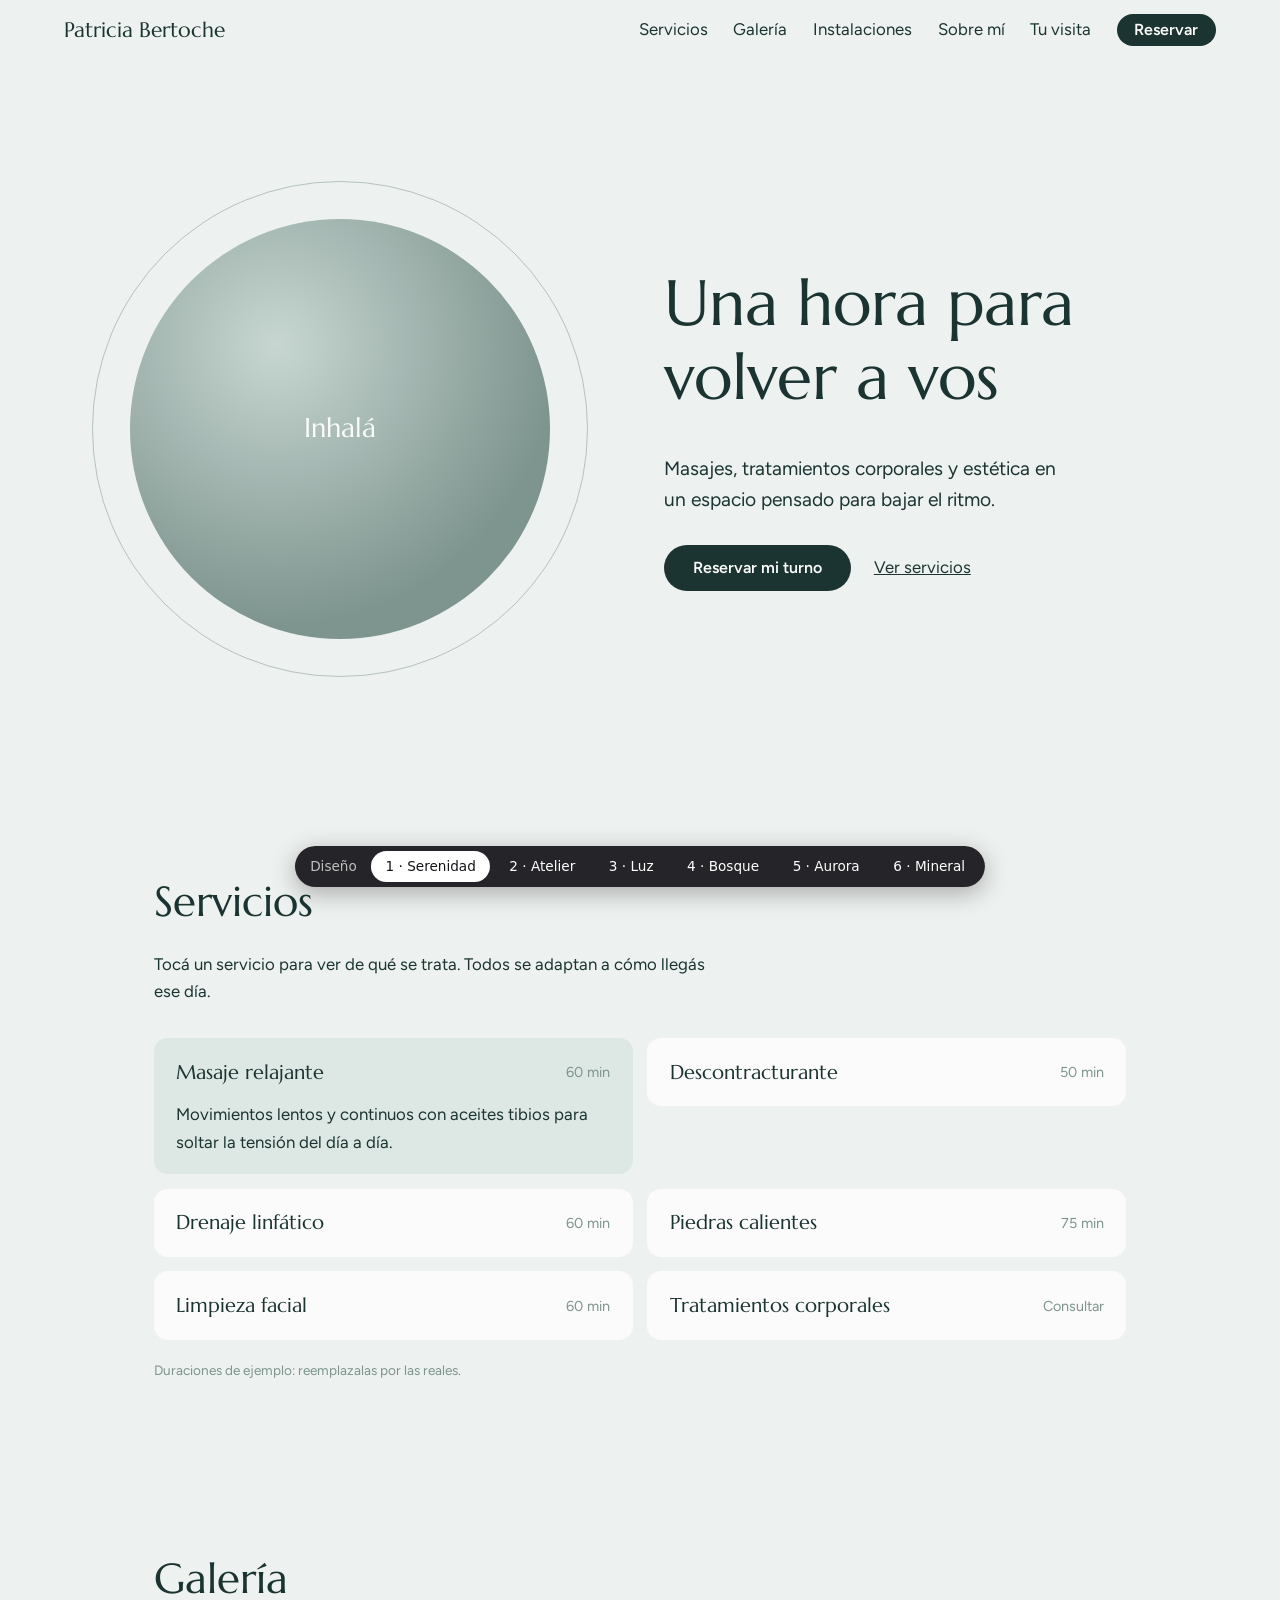
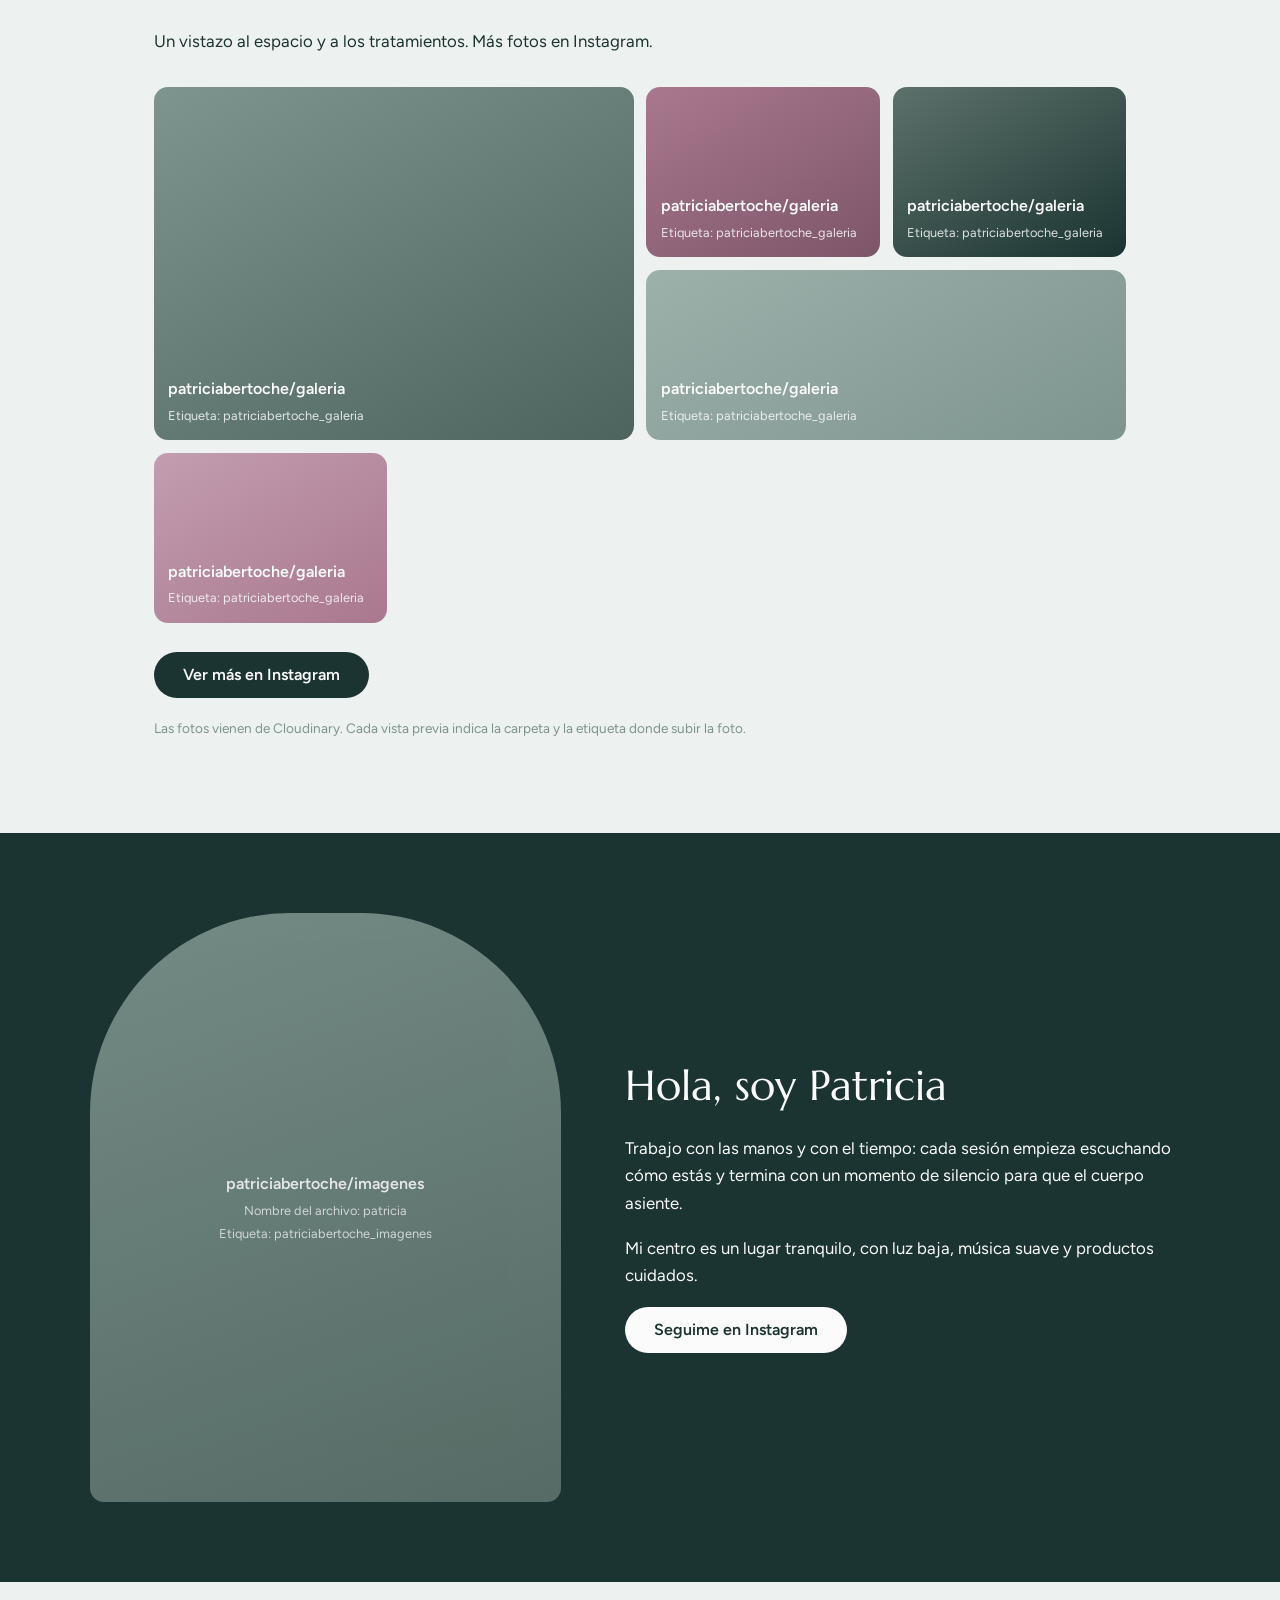
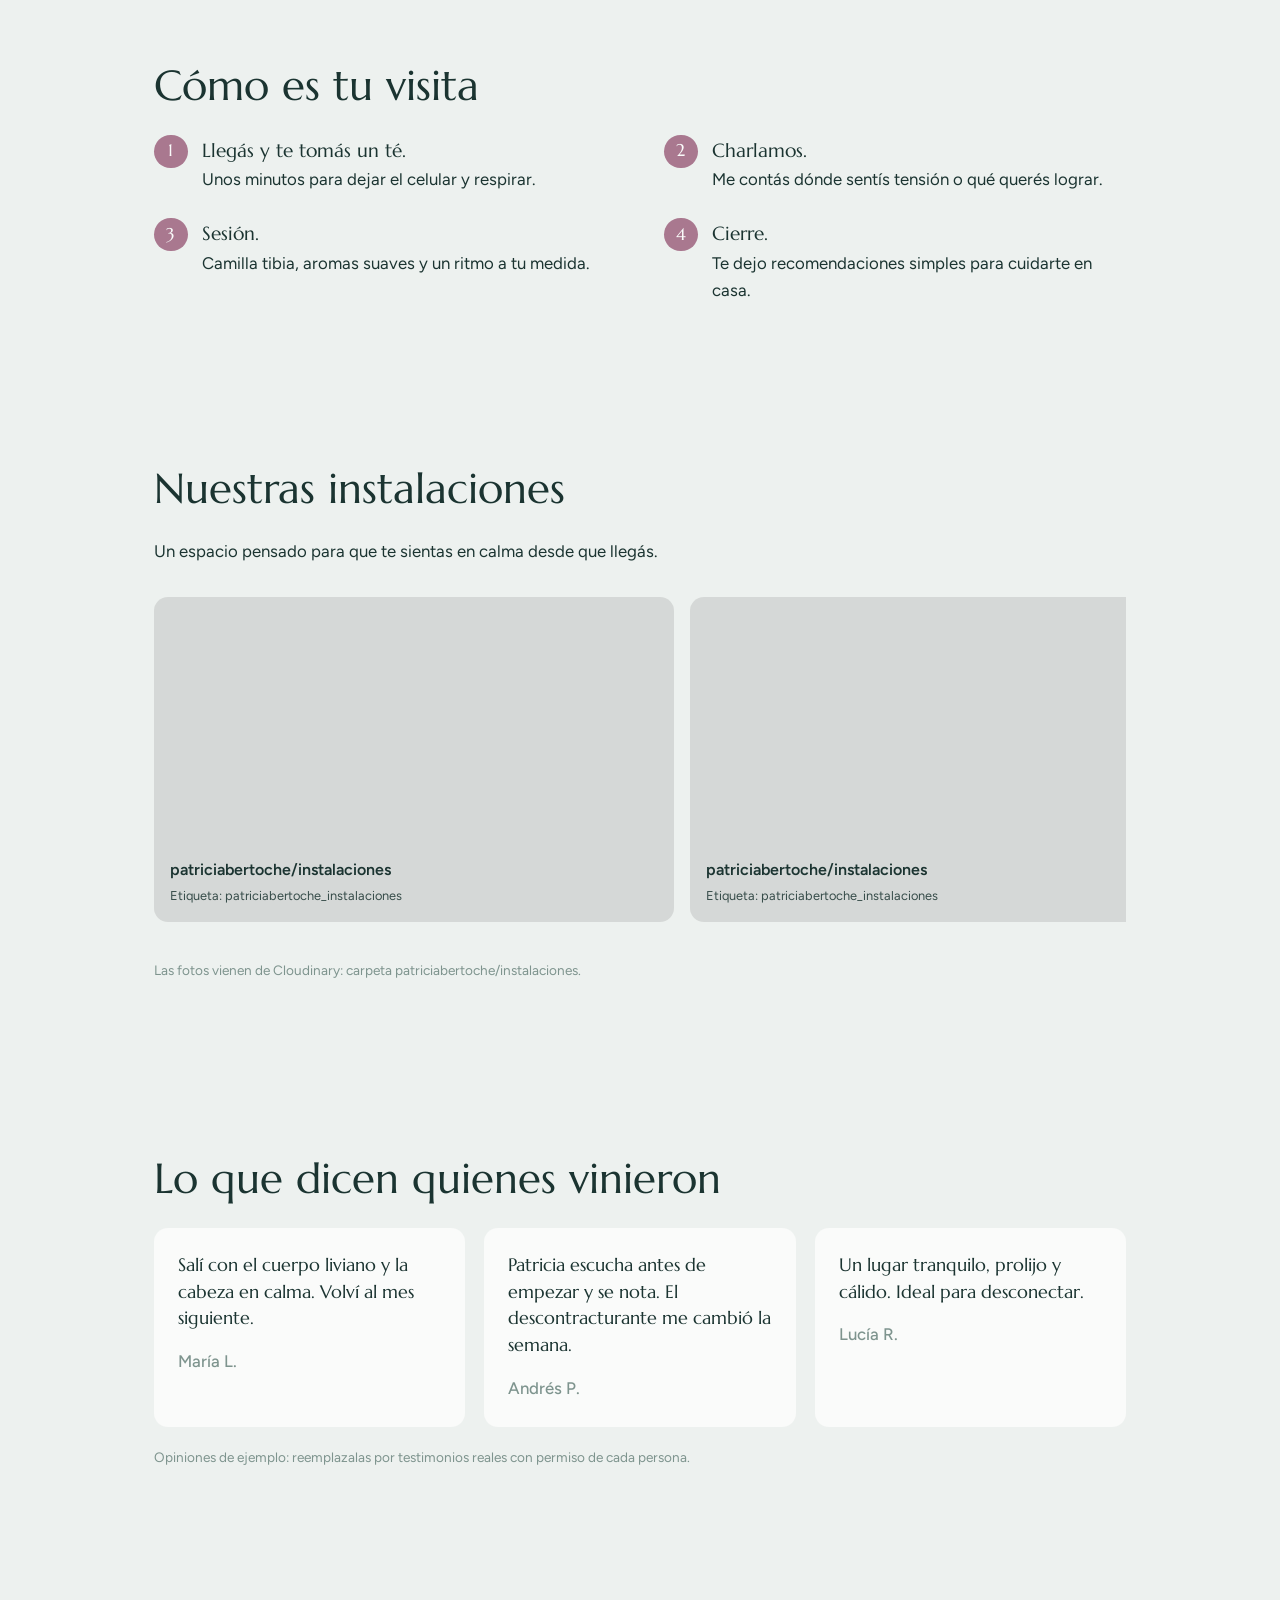
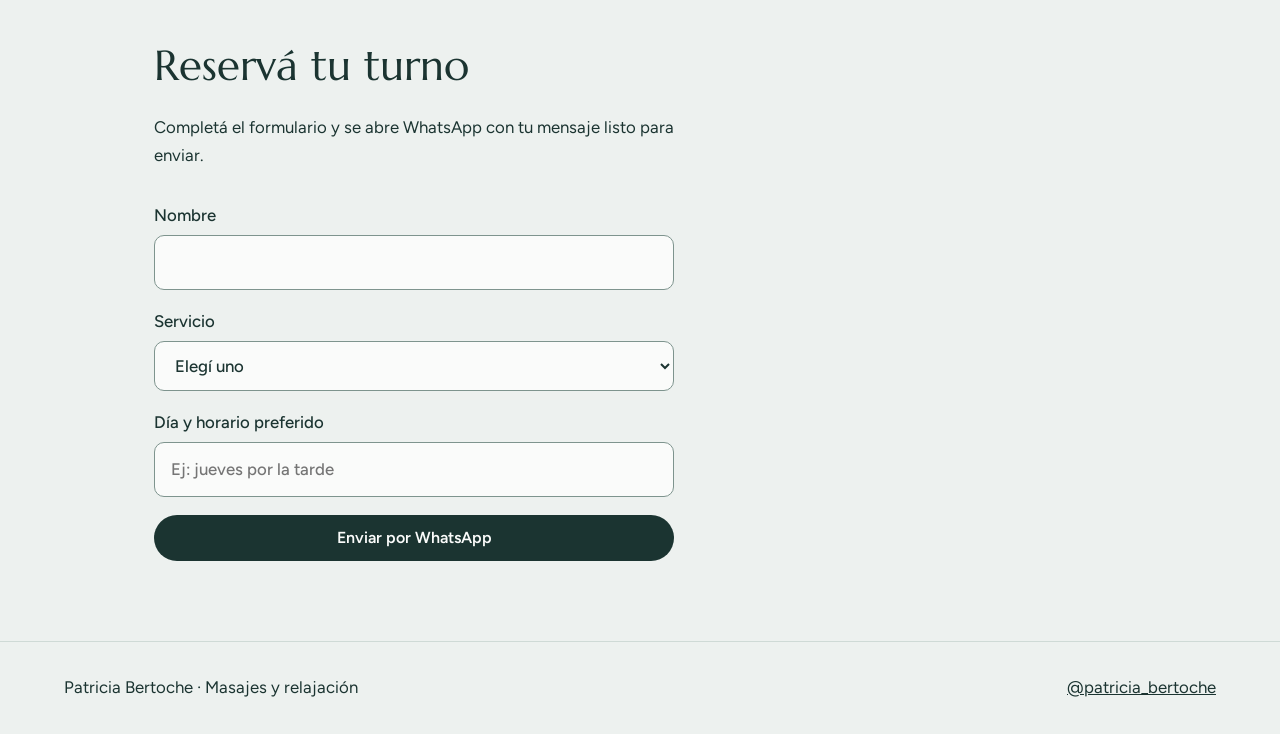
==== commit 335c4388: "123456" ====
--- a/index.html
+++ b/index.html
@@ -9,6 +9,7 @@
 <link rel="preconnect" href="https://fonts.gstatic.com" crossorigin>
 <link href="https://fonts.googleapis.com/css2?family=Marcellus&family=Figtree:wght@400;500;600&display=swap" rel="stylesheet">
 <link rel="stylesheet" href="css/estilos.css">
+<link rel="stylesheet" href="css/instalaciones.css">
 </head>
 <body>
 
@@ -18,6 +19,7 @@
   <nav class="menu" id="menu">
     <a href="#servicios">Servicios</a>
     <a href="#galeria">Galería</a>
+    <a href="#instalaciones">Instalaciones</a>
     <a href="#sobre-mi">Sobre mí</a>
     <a href="#cuidados">Tu visita</a>
     <a href="#contacto" class="boton-mini">Reservar</a>
@@ -68,6 +70,13 @@
     <ol class="pasos" id="lista-pasos"></ol>
   </section>
 
+  <section class="seccion" id="instalaciones">
+    <h2 data-texto="instalaciones.titulo"></h2>
+    <p class="intro" data-texto="instalaciones.intro"></p>
+    <div class="instalaciones cinta" id="lista-instalaciones"></div>
+    <p class="nota" data-texto="instalaciones.nota"></p>
+  </section>
+
   <section class="seccion" id="opiniones">
     <h2 data-texto="opiniones.titulo"></h2>
     <div class="opiniones" id="lista-opiniones"></div>
--- a/css/instalaciones.css
+++ b/css/instalaciones.css
@@ -0,0 +1,31 @@
+/* Instalaciones (fotos desde Cloudinary: carpeta "instalaciones")
+   Un solo archivo para los 6 diseños. Hereda colores y radio del diseño activo.
+   Dos formas: .cinta (tira horizontal) y .mosaico (una foto grande + chicas) */
+.instalaciones{margin-bottom:1.5rem;width:100%;min-width:0}
+.instalacion{position:relative;overflow:hidden;margin:0;display:flex;align-items:flex-end;padding:1rem;border-radius:var(--radio,18px);background:rgba(127,127,127,.22);color:inherit}
+.instalacion img{position:absolute;inset:0;width:100%;height:100%;object-fit:cover}
+.instalacion.con-imagen{color:#fff}
+.instalacion.con-imagen::after{content:"";position:absolute;inset:auto 0 0;height:45%;background:linear-gradient(transparent,rgba(0,0,0,.55))}
+.instalacion figcaption,.instalacion .vista-previa{position:relative;z-index:2}
+.instalacion figcaption{display:grid;gap:.25rem;text-shadow:0 1px 6px rgba(0,0,0,.6)}
+.instalacion figcaption strong{font-weight:600}
+
+/* Descripción: aparece al pasar el cursor (o al tocar en el celular) */
+.instalacion .descripcion{max-height:0;opacity:0;overflow:hidden;font-size:.92rem;line-height:1.45;transition:max-height .35s ease,opacity .3s ease}
+.instalacion:hover .descripcion,.instalacion:focus .descripcion,.instalacion:focus-within .descripcion{max-height:9em;opacity:1}
+.instalacion.con-imagen::after{transition:height .3s ease}
+.instalacion.con-imagen:hover::after,.instalacion.con-imagen:focus::after{height:75%}
+.instalacion:focus-visible{outline:3px solid currentColor;outline-offset:3px}
+.instalacion .vista-previa{text-align:left}
+
+/* Tira horizontal */
+.cinta{display:flex;gap:1rem;overflow-x:auto;scroll-snap-type:x mandatory;padding-bottom:.8rem}
+.cinta .instalacion{flex:0 0 min(86%,520px);aspect-ratio:16/10;scroll-snap-align:start}
+
+/* Mosaico: la primera foto ocupa dos filas */
+.mosaico{display:grid;grid-template-columns:2fr 1fr;grid-auto-rows:190px;gap:1rem}
+.mosaico .instalacion:first-child{grid-row:span 2}
+@media (max-width:800px){
+  .mosaico{grid-template-columns:1fr;grid-auto-rows:200px}
+  .mosaico .instalacion:first-child{grid-row:span 1}
+}
